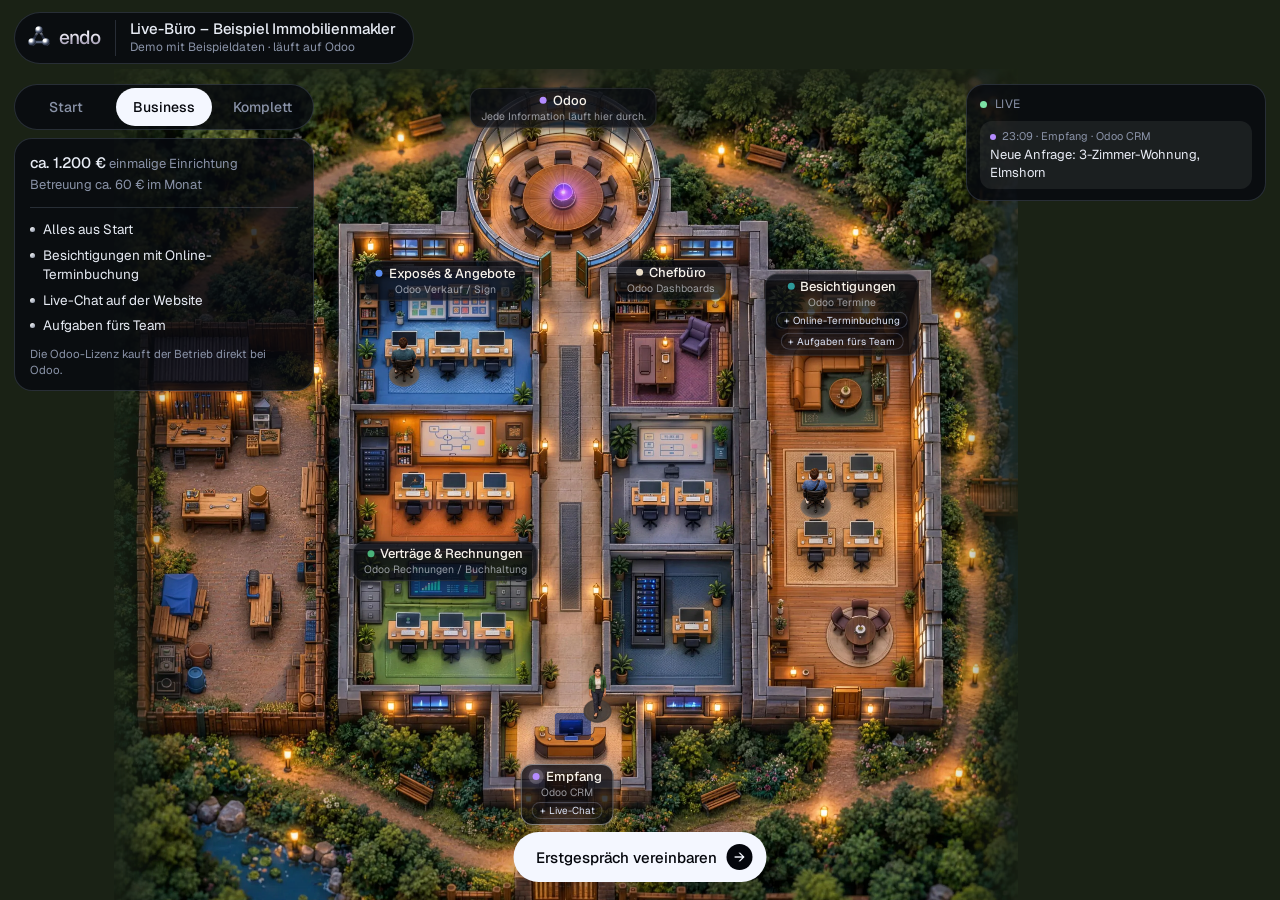
==== buero/index.html @ 9e76fff4 "Live-Büro Makler unter /buero/ und Menüpunkt Live-Büro Co-Authored-By: Claude Opus 5.5 <noreply@anth" ====
<!DOCTYPE html>
<html lang="de">
<head>
<meta charset="utf-8">
<meta name="viewport" content="width=device-width, initial-scale=1, viewport-fit=cover">
<title>Live-Büro – Beispiel Immobilienmakler · endo</title>
<meta name="description" content="Ein Beispiel-Maklerbüro, das mit Odoo arbeitet: Anfragen, Besichtigungen, Exposés, Rechnungen und Überblick, live sichtbar.">
<meta name="robots" content="noindex, nofollow">
<meta name="theme-color" content="#04060C">
<link rel="icon" href="../favicon.svg?v=2" type="image/svg+xml">
<link rel="apple-touch-icon" href="../apple-touch-icon.png">
<link rel="preconnect" href="https://fonts.googleapis.com">
<link rel="preconnect" href="https://fonts.gstatic.com" crossorigin>
<link href="https://fonts.googleapis.com/css2?family=Geist:wght@400;500&display=swap" rel="stylesheet">
<link rel="preload" as="image" href="bilder/szene-1600.webp" media="(max-width: 899px)">
<link rel="preload" as="image" href="bilder/szene-2400.webp" media="(min-width: 900px)">
<link rel="stylesheet" href="buero.css?v=1">
</head>
<body>

<!-- Bühne: das Büro (Standbild vom 12.10.2026), darüber Licht, Figuren und Schilder -->
<main class="buehne" data-buehne aria-label="Das Live-Büro">
  <div class="welt" data-welt>
    <picture>
      <source media="(min-width: 900px)" srcset="bilder/szene-2400.webp">
      <img class="welt__bild" src="bilder/szene-1600.webp" width="1600" height="1600" alt="Ein Maklerbüro als Miniatur von oben, im Wald am Abend: oben die Kuppel mit der Kugel, darunter die Räume Exposés & Angebote, Verträge & Rechnungen, Chefbüro, rechts Besichtigungen, unten der Empfang" fetchpriority="high" decoding="async" draggable="false">
    </picture>
  </div>
  <div class="schilder" data-schilder></div>
  <p class="lade" data-lade>Das Büro wird geladen …</p>
</main>

<!-- Kopfzeile -->
<header class="kopf">
  <a class="marke" href="../" aria-label="Zur endo-Seite">
    <svg viewBox="-56 -56 112 112" aria-hidden="true"><defs><radialGradient id="zk" cx=".34" cy=".28" r=".8"><stop offset="0" stop-color="#fff"/><stop offset=".22" stop-color="#fff"/><stop offset=".55" stop-color="#5B667E"/><stop offset=".88" stop-color="#1A2030"/><stop offset="1" stop-color="#5B667E"/></radialGradient><linearGradient id="zl" x1="0" y1="0" x2="0" y2="1"><stop offset="0" stop-color="#fff"/><stop offset=".5" stop-color="#1A2030"/><stop offset="1" stop-color="#5B667E"/></linearGradient></defs><path d="M0 -30 L25.98 15 L-25.98 15 Z" fill="none" stroke="url(#zl)" stroke-width="9" stroke-linejoin="round"/><circle cx="0" cy="-30" r="14" fill="url(#zk)"/><circle cx="25.98" cy="15" r="14" fill="url(#zk)"/><circle cx="-25.98" cy="15" r="14" fill="url(#zk)"/></svg>
    <b class="chrom">endo</b>
  </a>
  <div class="kopf__titel">
    <h1 data-titel>Live-Büro – Beispiel Immobilienmakler</h1>
    <p data-untertitel>Demo mit Beispieldaten · läuft auf Odoo</p>
  </div>
</header>

<!-- Paket-Umschalter und Paketkarte -->
<section class="paket" aria-label="Paket wählen">
  <div class="umschalter" role="radiogroup" aria-label="Paket" data-umschalter></div>
  <div class="karte" data-karte>
    <div class="karte__preis" data-preis></div>
    <button class="karte__mehr" type="button" data-mehr aria-expanded="false">Was drin ist</button>
    <ul class="karte__inhalt" data-inhalt></ul>
    <p class="karte__hinweis" data-lizenz></p>
  </div>
</section>

<!-- Live-Ticker -->
<aside class="ticker" aria-label="Live-Ticker">
  <p class="ticker__kopf"><span class="punkt" aria-hidden="true"></span>Live</p>
  <ol class="ticker__liste" data-ticker aria-live="polite"></ol>
</aside>

<!-- Abschluss -->
<div class="unten">
  <a class="knopf" href="../#kontakt" data-kontakt>Erstgespräch vereinbaren <span class="pfeil" aria-hidden="true">→</span></a>
</div>

<!-- Info beim Antippen (Figur oder Raum) -->
<div class="info" data-info hidden role="dialog" aria-live="polite">
  <img class="info__bild" data-info-bild alt="" width="64" height="80" hidden>
  <div><b data-info-name></b><p data-info-text></p></div>
  <button class="info__zu" type="button" data-info-zu aria-label="Schließen">×</button>
</div>

<noscript><p class="lade">Diese Seite braucht JavaScript.</p></noscript>
<script src="buero.js?v=1"></script>
</body>
</html>
---- buero/buero.css ----
/* Live-Büro Makler (07.11.2026) – Rahmen im endo-Stil (dunkel, Chrom), das Büro selbst bleibt warm (Wald am Abend). */
:root{--grund:#04060C;--glas:rgba(7,9,15,.8);--linie:rgba(200,215,255,.16);--text:#E8ECF5;--grau:#8A93A8;--hell:#F4F7FF;--wald:#1A2215;--kurve:cubic-bezier(.2,.7,.1,1)}
*{box-sizing:border-box}
html,body{margin:0;height:100%;overflow:hidden;background:var(--wald);color:var(--text);font:400 15px/1.45 Geist,system-ui,sans-serif;-webkit-font-smoothing:antialiased;-webkit-text-size-adjust:100%;overscroll-behavior:none}
a{color:inherit}
button{font:inherit;color:inherit}
.chrom{background:linear-gradient(180deg,#FFFFFF 0%,#F4F2F9 30%,#CFCADB 52%,#A9A3B8 64%,#C9C4D6 78%,#F7F5FB 100%);-webkit-background-clip:text;background-clip:text;color:transparent}

/* ── Bühne ── */
.buehne{position:fixed;inset:0;overflow:hidden;background:var(--wald);touch-action:none;cursor:grab;user-select:none;-webkit-user-select:none;-webkit-tap-highlight-color:transparent}
.buehne:active{cursor:grabbing}
.welt{position:absolute;left:0;top:0;width:1600px;height:1600px;transform-origin:0 0;will-change:transform}
.welt__bild{display:block;width:1600px;height:1600px;pointer-events:none;-webkit-user-drag:none}
.lade{position:fixed;left:50%;top:50%;transform:translate(-50%,-50%);margin:0;color:var(--grau);font-size:14px;z-index:5}

/* Licht: Bildschirme (Ausschnitt der Nacht-Ebene), Kugel, Tor */
.glanz{position:absolute;opacity:0;pointer-events:none;transition:opacity .7s ease}
.glanz.an{opacity:1}
.glanz--tisch{background:url("bilder/nacht-1600.webp") no-repeat;background-size:1600px 1600px;border-radius:6px}
@media (min-width:900px){.glanz--tisch{background-image:url("bilder/nacht-2400.webp")}}
.glanz--kugel{border-radius:50%;background:radial-gradient(circle,rgba(206,176,255,.9) 0,rgba(160,118,255,.42) 34%,rgba(140,100,255,0) 70%);transition-duration:.45s}
.glanz--kugel-ruhe{border-radius:50%;background:radial-gradient(circle,rgba(190,160,255,.35) 0,rgba(150,110,255,0) 60%);opacity:1;animation:atmen 4.5s ease-in-out infinite}
@keyframes atmen{0%,100%{opacity:.35}50%{opacity:.8}}
.glanz--tor{border-radius:50%;background:radial-gradient(ellipse,rgba(255,206,130,.6) 0,rgba(255,180,90,.22) 45%,rgba(255,170,80,0) 72%)}

/* Raum abgedunkelt (nicht im Paket) */
.dunkel{position:absolute;border-radius:10px;background:rgba(6,8,14,.72);opacity:0;pointer-events:none;transition:opacity .7s ease;z-index:2000}
.dunkel.an{opacity:1}

/* Figuren: Bildstreifen, bewegt nur per transform */
.fig{position:absolute;left:0;top:0;width:96px;height:128px;padding:0;margin:0;border:0;background:none;cursor:pointer;will-change:transform;transition:opacity .7s ease}
.fig::before{content:"";position:absolute;left:50%;top:55%;width:70%;height:80%;transform:translate(-50%,-50%)}
.fig.unterwegs{transition:transform .1s linear,opacity .7s ease}
.fig:focus-visible{outline:none}
.fig:focus-visible .fig__bild{outline:3px solid #F3B562;outline-offset:-4px;border-radius:12px}
.fig__bild{position:relative;display:block;width:96px;height:128px;overflow:hidden;pointer-events:none}
.fig__streifen{display:block;height:128px;background-size:100% 100%;background-repeat:no-repeat;will-change:transform}

/* Schilder (Teil der Seite, nicht des Bildes) */
.schilder{position:absolute;inset:0;pointer-events:none;overflow:hidden;z-index:4}
.schild{position:absolute;left:0;top:0;pointer-events:auto;display:flex;flex-direction:column;align-items:center;gap:1px;margin:0;padding:5px 11px 6px;border:0;border-radius:12px;background:rgba(10,12,18,.78);box-shadow:inset 0 0 0 1px rgba(255,255,255,.12),0 6px 18px rgba(0,0,0,.35);color:#F5F1EA;cursor:pointer;white-space:nowrap;transition:box-shadow .4s ease,opacity .6s ease}
.schild b{display:flex;align-items:center;gap:6px;font-weight:500;font-size:13px;line-height:1.2}
.schild b::before{content:"";flex:none;width:7px;height:7px;border-radius:50%;background:var(--farbe,#fff);transition:box-shadow .4s ease}
.schild small{font-size:10.5px;line-height:1.2;color:rgba(232,236,245,.62)}
.schild.puls{box-shadow:inset 0 0 0 1px rgba(255,255,255,.45),0 0 0 4px rgba(255,255,255,.08),0 6px 18px rgba(0,0,0,.35)}
.schild.puls b::before{box-shadow:0 0 0 4px rgba(255,255,255,.18),0 0 12px var(--farbe,#fff)}
.schild.zu{background:rgba(10,12,18,.9)}
.schild.zu b{color:rgba(245,241,234,.55)}
.schild.zu b::before{background:#555b66}
.schild .ab{display:none;margin-top:2px;padding:1px 7px;border-radius:999px;background:rgba(244,247,255,.92);color:#04060C;font-size:10px;font-weight:500}
.schild.zu .ab{display:block}
.schild.zu small{display:none}
.zusatz{display:none;align-items:center;gap:4px;margin-top:3px;padding:1px 8px;border-radius:999px;box-shadow:inset 0 0 0 1px rgba(200,215,255,.22);color:#DCE4F7;font-size:10px;line-height:1.5;white-space:nowrap}
.zusatz.an{display:inline-flex;animation:neu .5s var(--kurve)}
.schild.zu .zusatz{display:none}
.welt::after{content:"";position:absolute;inset:0;box-shadow:inset 0 0 90px 45px var(--wald);pointer-events:none;z-index:2999}
.zusatz svg{width:11px;height:11px}
.schild--kugel b::before{background:#B48CFF}

/* ── Rahmen: Kopf, Paket, Ticker, Knopf ── */
.kopf,.paket,.ticker,.unten,.info{position:fixed;z-index:10}
.glas{background:var(--glas);box-shadow:inset 0 0 0 1px var(--linie);-webkit-backdrop-filter:blur(10px);backdrop-filter:blur(10px)}
.kopf{left:14px;right:14px;top:max(12px,env(safe-area-inset-top));display:flex;align-items:center;gap:14px;padding:8px 18px 8px 10px;border-radius:999px;background:var(--glas);box-shadow:inset 0 0 0 1px var(--linie);width:fit-content;max-width:calc(100% - 28px)}
.marke{display:flex;align-items:center;gap:5px;text-decoration:none;flex:none}
.marke svg{width:30px;height:30px;display:block}
.marke b{font-weight:500;font-size:19px;letter-spacing:-.045em}
.kopf__titel{min-width:0;padding-left:14px;border-left:1px solid var(--linie)}
.kopf h1{margin:0;font-weight:500;font-size:15px;line-height:1.25;letter-spacing:-.01em;white-space:nowrap;overflow:hidden;text-overflow:ellipsis}
.kopf p{margin:0;font-size:12px;color:var(--grau);white-space:nowrap}

.paket{left:14px;top:84px;width:300px;display:grid;gap:8px}
.umschalter{display:grid;grid-template-columns:repeat(3,1fr);gap:3px;padding:4px;border-radius:999px;background:var(--glas);box-shadow:inset 0 0 0 1px var(--linie)}
.umschalter button{border:0;border-radius:999px;padding:9px 0;background:none;color:var(--grau);font-weight:500;font-size:14px;cursor:pointer;transition:background .35s var(--kurve),color .35s var(--kurve)}
.umschalter button:hover{color:var(--text)}
.umschalter button[aria-checked="true"]{background:var(--hell);color:var(--grund)}
.karte{padding:14px 16px 12px;border-radius:18px;background:var(--glas);box-shadow:inset 0 0 0 1px var(--linie)}
.karte__preis{display:grid;gap:2px;font-size:13px;color:var(--grau)}
.karte__preis b{color:var(--text);font-weight:500;font-size:15px}
.karte__mehr{display:none}
.karte__inhalt{list-style:none;margin:12px 0 0;padding:12px 0 0;border-top:1px solid var(--linie);display:grid;gap:6px;font-size:13.5px}
.karte__inhalt li{display:flex;gap:8px;align-items:baseline}
.karte__inhalt li::before{content:"";flex:none;width:5px;height:5px;border-radius:50%;background:linear-gradient(140deg,#fff,#8C95A8);transform:translateY(-2px)}
.karte__inhalt li.neu{animation:neu .6s var(--kurve)}
@keyframes neu{from{opacity:0;transform:translateY(4px)}to{opacity:1;transform:none}}
.karte__hinweis{margin:10px 0 0;font-size:11.5px;color:var(--grau)}

.ticker{right:14px;top:84px;width:300px;max-height:calc(100% - 180px);display:flex;flex-direction:column;padding:12px 14px;border-radius:18px;background:var(--glas);box-shadow:inset 0 0 0 1px var(--linie);overflow:hidden}
.ticker__kopf{display:flex;align-items:center;gap:8px;margin:0 0 8px;font-size:12px;color:var(--grau);letter-spacing:.04em;text-transform:uppercase}
.punkt{width:7px;height:7px;border-radius:50%;background:#7CE0A3;box-shadow:0 0 0 0 rgba(124,224,163,.6);animation:punkt 2s ease-out infinite}
@keyframes punkt{0%{box-shadow:0 0 0 0 rgba(124,224,163,.55)}100%{box-shadow:0 0 0 8px rgba(124,224,163,0)}}
.ticker__liste{list-style:none;margin:0;padding:0;display:grid;gap:8px;overflow:hidden}
.ticker__liste li{display:grid;gap:1px;padding:8px 10px;border-radius:12px;background:rgba(255,255,255,.035);animation:rein .5s var(--kurve)}
.ticker__liste li:first-child{background:rgba(255,255,255,.07)}
@keyframes rein{from{opacity:0;transform:translateY(-6px)}to{opacity:1;transform:none}}
.ticker__meta{display:flex;align-items:center;gap:6px;font-size:11px;color:var(--grau)}
.ticker__meta i{width:6px;height:6px;border-radius:50%;background:var(--farbe,#fff);flex:none}
.ticker__text{font-size:13px;line-height:1.35}

.unten{left:50%;bottom:max(18px,env(safe-area-inset-bottom));transform:translateX(-50%)}
.knopf{display:inline-flex;align-items:center;gap:10px;border-radius:999px;padding:12px 14px 12px 22px;font-weight:500;font-size:15px;line-height:1;text-decoration:none;background:var(--hell);color:var(--grund);box-shadow:0 10px 30px rgba(0,0,0,.4);transition:transform .35s var(--kurve)}
.knopf:hover{transform:translateY(-1px)}
.pfeil{display:grid;place-items:center;width:26px;height:26px;border-radius:50%;background:var(--grund);color:var(--hell);font-size:14px}

.info{left:50%;bottom:86px;transform:translateX(-50%);display:flex;align-items:center;gap:12px;width:min(380px,calc(100% - 28px));padding:10px 40px 10px 10px;border-radius:18px;background:var(--glas);box-shadow:inset 0 0 0 1px var(--linie);-webkit-backdrop-filter:blur(10px);backdrop-filter:blur(10px);animation:rein .35s var(--kurve)}
.info[hidden]{display:none}
.info__bild{width:52px;height:65px;object-fit:cover;border-radius:10px;flex:none}
.info b{font-weight:500;font-size:15px}
.info p{margin:2px 0 0;font-size:13px;color:var(--grau)}
.info:not(:has(img:not([hidden]))){padding-left:16px}
.info__zu{position:absolute;top:8px;right:8px;width:28px;height:28px;border:0;border-radius:50%;background:rgba(255,255,255,.08);cursor:pointer;font-size:16px;line-height:1}

/* ── Handy ── */
@media (max-width:820px){
  .kopf{left:10px;right:10px;top:max(10px,env(safe-area-inset-top));padding:6px 14px 6px 8px;gap:10px;width:auto;border-radius:20px}
  .marke svg{width:26px;height:26px}
  .marke b{font-size:17px}
  .kopf__titel{padding-left:10px}
  .kopf h1{font-size:13.5px;white-space:normal}
  .kopf p{font-size:11px;white-space:normal}
  .paket{left:10px;right:10px;top:auto;width:auto;bottom:calc(max(12px,env(safe-area-inset-bottom)) + 58px)}
  .karte{padding:10px 14px;display:grid;grid-template-columns:1fr auto;align-items:center;gap:0 10px}
  .karte__preis{font-size:12px}
  .karte__preis b{font-size:14px}
  .karte__mehr{display:block;border:0;border-radius:999px;padding:7px 12px;background:rgba(255,255,255,.07);font-size:12.5px;cursor:pointer}
  .karte__inhalt,.karte__hinweis{display:none;grid-column:1/-1}
  .karte.offen .karte__inhalt{display:grid}
  .karte.offen .karte__hinweis{display:block}
  .karte__inhalt{margin-top:10px;padding-top:10px}
  .ticker{left:10px;right:10px;top:auto;width:auto;bottom:auto;padding:8px 10px;border-radius:16px;max-height:none}
  .ticker__kopf{display:none}
  .ticker__liste li{padding:2px 2px;background:none!important}
  .ticker__liste li:nth-child(n+2){display:none}
  .unten{left:10px;right:10px;transform:none;bottom:max(12px,env(safe-area-inset-bottom))}
  .knopf{width:100%;justify-content:center}
  .info{bottom:auto}
  .schild{padding:3px 8px 4px;border-radius:10px}
  .schild b{font-size:11px;gap:5px}
  .schild b::before{width:6px;height:6px}
  .schild small{font-size:9px}
  .zusatz{font-size:9.5px;padding:1px 7px}
}
@media (prefers-reduced-motion:reduce){.fig.unterwegs,.glanz,.dunkel{transition:none}.glanz--kugel-ruhe,.punkt{animation:none}}
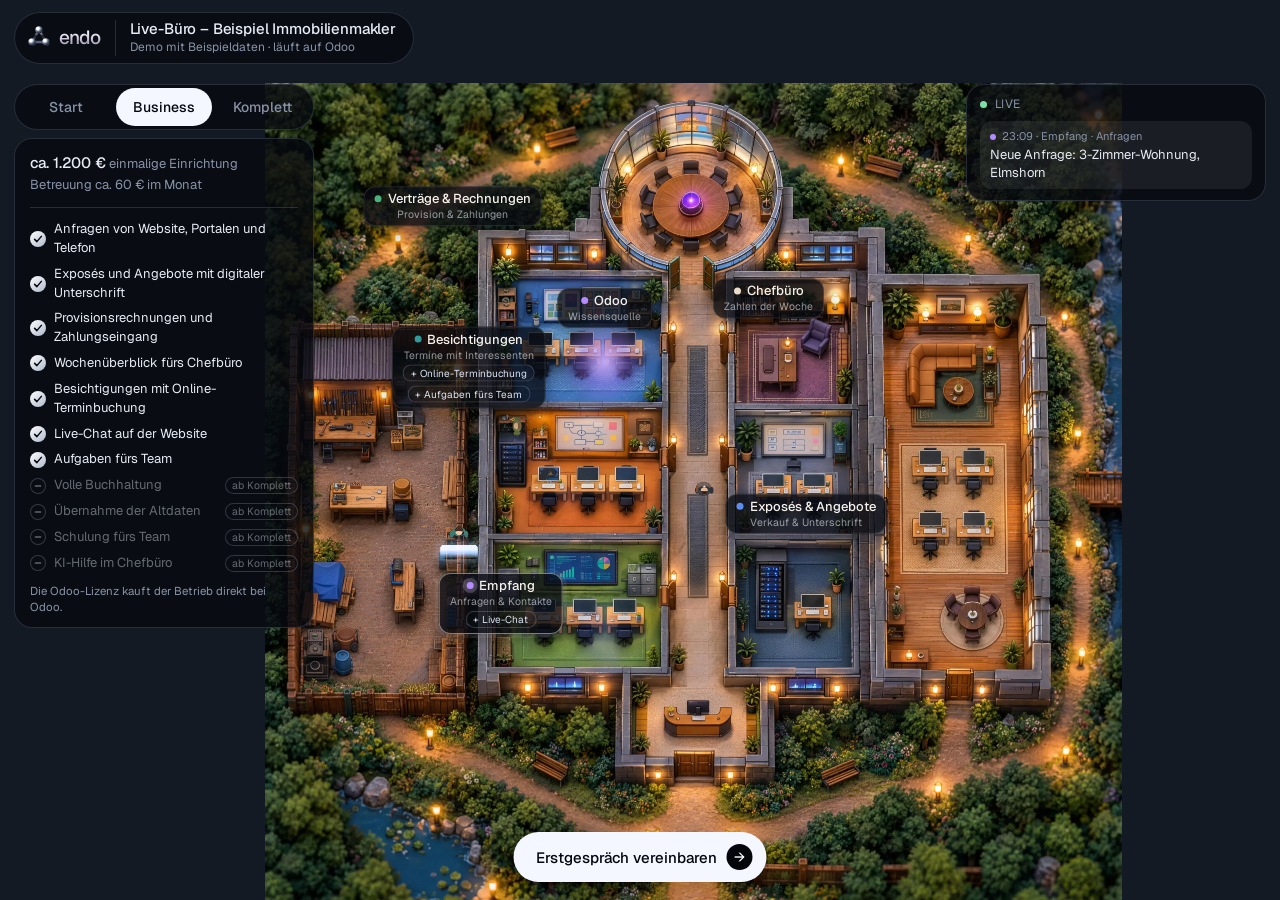
==== commit 57201877: "Live-Büro: neue Szene, Figuren, Lichtbahnen, Paketkarte" ====
--- a/buero/index.html
+++ b/buero/index.html
@@ -14,7 +14,7 @@
 <link href="https://fonts.googleapis.com/css2?family=Geist:wght@400;500&display=swap" rel="stylesheet">
 <link rel="preload" as="image" href="bilder/szene-1600.webp" media="(max-width: 899px)">
 <link rel="preload" as="image" href="bilder/szene-2400.webp" media="(min-width: 900px)">
-<link rel="stylesheet" href="buero.css?v=1">
+<link rel="stylesheet" href="buero.css?v=3">
 </head>
 <body>
 
@@ -23,7 +23,7 @@
   <div class="welt" data-welt>
     <picture>
       <source media="(min-width: 900px)" srcset="bilder/szene-2400.webp">
-      <img class="welt__bild" src="bilder/szene-1600.webp" width="1600" height="1600" alt="Ein Maklerbüro als Miniatur von oben, im Wald am Abend: oben die Kuppel mit der Kugel, darunter die Räume Exposés & Angebote, Verträge & Rechnungen, Chefbüro, rechts Besichtigungen, unten der Empfang" fetchpriority="high" decoding="async" draggable="false">
+      <img class="welt__bild" src="bilder/szene-1600.webp" width="1600" height="1600" alt="Ein Maklerbüro im Erdgeschoss an einer Straßenecke am Abend, von oben: vorn das beleuchtete Schaufenster mit Exposés und der Empfang, links Besichtigungen und Verträge & Rechnungen, rechts Exposés & Angebote und das Chefbüro, im Flur die Kugel unter einer Glaskuppel" fetchpriority="high" decoding="async" draggable="false">
     </picture>
   </div>
   <div class="schilder" data-schilder></div>
@@ -72,6 +72,6 @@
 </div>
 
 <noscript><p class="lade">Diese Seite braucht JavaScript.</p></noscript>
-<script src="buero.js?v=1"></script>
+<script src="buero.js?v=3"></script>
 </body>
 </html>
--- a/buero/buero.css
+++ b/buero/buero.css
@@ -1,5 +1,5 @@
-/* Live-Büro Makler (07.11.2026) – Rahmen im endo-Stil (dunkel, Chrom), das Büro selbst bleibt warm (Wald am Abend). */
-:root{--grund:#04060C;--glas:rgba(7,9,15,.8);--linie:rgba(200,215,255,.16);--text:#E8ECF5;--grau:#8A93A8;--hell:#F4F7FF;--wald:#1A2215;--kurve:cubic-bezier(.2,.7,.1,1)}
+/* Live-Büro Makler (07.11.2026) – Rahmen im endo-Stil (dunkel, Chrom), das Büro selbst: Maklerbüro an der Straßenecke, blaue Stunde (eigene Zeichnung). */
+:root{--grund:#04060C;--glas:rgba(7,9,15,.8);--linie:rgba(200,215,255,.16);--text:#E8ECF5;--grau:#8A93A8;--hell:#F4F7FF;--wald:#141A24;--kurve:cubic-bezier(.2,.7,.1,1)}
 *{box-sizing:border-box}
 html,body{margin:0;height:100%;overflow:hidden;background:var(--wald);color:var(--text);font:400 15px/1.45 Geist,system-ui,sans-serif;-webkit-font-smoothing:antialiased;-webkit-text-size-adjust:100%;overscroll-behavior:none}
 a{color:inherit}
@@ -13,28 +13,49 @@
 .welt__bild{display:block;width:1600px;height:1600px;pointer-events:none;-webkit-user-drag:none}
 .lade{position:fixed;left:50%;top:50%;transform:translate(-50%,-50%);margin:0;color:var(--grau);font-size:14px;z-index:5}
 
-/* Licht: Bildschirme (Ausschnitt der Nacht-Ebene), Kugel, Tor */
+/* Licht: Bildschirme, Kugel, Autoscheinwerfer */
 .glanz{position:absolute;opacity:0;pointer-events:none;transition:opacity .7s ease}
 .glanz.an{opacity:1}
-.glanz--tisch{background:url("bilder/nacht-1600.webp") no-repeat;background-size:1600px 1600px;border-radius:6px}
-@media (min-width:900px){.glanz--tisch{background-image:url("bilder/nacht-2400.webp")}}
+.glanz--schirm{border-radius:6px;background:linear-gradient(180deg,#EAF4FF 0 34%,#9FC6FF 60%,rgba(120,170,255,0) 100%);box-shadow:0 0 18px 6px rgba(150,195,255,.45);mix-blend-mode:screen}
 .glanz--kugel{border-radius:50%;background:radial-gradient(circle,rgba(206,176,255,.9) 0,rgba(160,118,255,.42) 34%,rgba(140,100,255,0) 70%);transition-duration:.45s}
 .glanz--kugel-ruhe{border-radius:50%;background:radial-gradient(circle,rgba(190,160,255,.35) 0,rgba(150,110,255,0) 60%);opacity:1;animation:atmen 4.5s ease-in-out infinite}
 @keyframes atmen{0%,100%{opacity:.35}50%{opacity:.8}}
-.glanz--tor{border-radius:50%;background:radial-gradient(ellipse,rgba(255,206,130,.6) 0,rgba(255,180,90,.22) 45%,rgba(255,170,80,0) 72%)}
+.glanz--auto{border-radius:50%;background:radial-gradient(ellipse at 20% 50%,rgba(255,236,190,.75) 0,rgba(255,220,160,.25) 40%,rgba(255,210,140,0) 72%)}
+
+/* Lichtbahnen Raum → Kugel (Vorlage „Animated Beam“) */
+.strahlen{position:absolute;left:0;top:0;width:1600px;height:1600px;pointer-events:none;z-index:1900;overflow:visible}
+.bahn{fill:none;stroke:rgba(200,215,255,.13);stroke-width:2.5;stroke-dasharray:2 7;stroke-linecap:round;transition:opacity .7s ease}
+.bahn.aus{opacity:0}
+.bahn-licht{fill:none;stroke:#D9CCFF;stroke-width:4;stroke-linecap:round;filter:drop-shadow(0 0 6px rgba(185,166,255,.9))}
 
 /* Raum abgedunkelt (nicht im Paket) */
 .dunkel{position:absolute;border-radius:10px;background:rgba(6,8,14,.72);opacity:0;pointer-events:none;transition:opacity .7s ease;z-index:2000}
 .dunkel.an{opacity:1}
 
-/* Figuren: Bildstreifen, bewegt nur per transform */
-.fig{position:absolute;left:0;top:0;width:96px;height:128px;padding:0;margin:0;border:0;background:none;cursor:pointer;will-change:transform;transition:opacity .7s ease}
-.fig::before{content:"";position:absolute;left:50%;top:55%;width:70%;height:80%;transform:translate(-50%,-50%)}
+/* Figuren: gezeichnet von oben, drehen sich in Laufrichtung, bewegt nur per transform */
+.fig{position:absolute;left:0;top:0;width:48px;height:48px;padding:0;margin:0;border:0;background:none;cursor:pointer;will-change:transform;transition:opacity .7s ease}
+.fig::before{content:"";position:absolute;inset:-14px;border-radius:50%}
 .fig.unterwegs{transition:transform .1s linear,opacity .7s ease}
-.fig:focus-visible{outline:none}
-.fig:focus-visible .fig__bild{outline:3px solid #F3B562;outline-offset:-4px;border-radius:12px}
-.fig__bild{position:relative;display:block;width:96px;height:128px;overflow:hidden;pointer-events:none}
-.fig__streifen{display:block;height:128px;background-size:100% 100%;background-repeat:no-repeat;will-change:transform}
+.fig.ruht{opacity:.45}
+.fig:focus-visible{outline:2px solid #F3B562;outline-offset:2px;border-radius:50%}
+.fig__svg{display:block;width:48px;height:48px;overflow:visible;pointer-events:none}
+.fig__dreh{transform-origin:0 0;transition:transform .25s ease}
+.bein,.arm{transform-box:fill-box;transform-origin:center}
+.mappe{opacity:0;transition:opacity .2s}
+.fig[data-z="sitzt"] .beine,.fig[data-z="tippt"] .beine{opacity:0}
+.fig[data-z="geht"] .bein--l,.fig[data-z="traegt"] .bein--l{animation:schrittA .5s ease-in-out infinite}
+.fig[data-z="geht"] .bein--r,.fig[data-z="traegt"] .bein--r{animation:schrittB .5s ease-in-out infinite}
+.fig[data-z="geht"] .arm--l{animation:schrittB .5s ease-in-out infinite}
+.fig[data-z="geht"] .arm--r{animation:schrittA .5s ease-in-out infinite}
+.fig[data-z="traegt"] .mappe,.fig[data-z="legt"] .mappe{opacity:1;filter:drop-shadow(0 0 4px rgba(255,214,140,.95))}
+.fig[data-z="traegt"] .arm,.fig[data-z="legt"] .arm{transform:translateY(5px)}
+.fig[data-z="legt"] .mappe{transform:translateY(6px)}
+.fig[data-z="tippt"] .arm,.fig[data-z="tippt-stehend"] .arm{transform:translateY(4px)}
+.fig[data-z="tippt"] .arm--l,.fig[data-z="tippt-stehend"] .arm--l{animation:tippen .35s ease-in-out infinite}
+.fig[data-z="tippt"] .arm--r,.fig[data-z="tippt-stehend"] .arm--r{animation:tippen .35s ease-in-out -.17s infinite}
+@keyframes schrittA{0%,100%{transform:translateY(-4px)}50%{transform:translateY(4px)}}
+@keyframes schrittB{0%,100%{transform:translateY(4px)}50%{transform:translateY(-4px)}}
+@keyframes tippen{0%,100%{transform:translateY(4px)}50%{transform:translateY(6px)}}
 
 /* Schilder (Teil der Seite, nicht des Bildes) */
 .schilder{position:absolute;inset:0;pointer-events:none;overflow:hidden;z-index:4}
@@ -53,7 +74,7 @@
 .zusatz{display:none;align-items:center;gap:4px;margin-top:3px;padding:1px 8px;border-radius:999px;box-shadow:inset 0 0 0 1px rgba(200,215,255,.22);color:#DCE4F7;font-size:10px;line-height:1.5;white-space:nowrap}
 .zusatz.an{display:inline-flex;animation:neu .5s var(--kurve)}
 .schild.zu .zusatz{display:none}
-.welt::after{content:"";position:absolute;inset:0;box-shadow:inset 0 0 90px 45px var(--wald);pointer-events:none;z-index:2999}
+
 .zusatz svg{width:11px;height:11px}
 .schild--kugel b::before{background:#B48CFF}
 
@@ -77,9 +98,14 @@
 .karte__preis{display:grid;gap:2px;font-size:13px;color:var(--grau)}
 .karte__preis b{color:var(--text);font-weight:500;font-size:15px}
 .karte__mehr{display:none}
-.karte__inhalt{list-style:none;margin:12px 0 0;padding:12px 0 0;border-top:1px solid var(--linie);display:grid;gap:6px;font-size:13.5px}
-.karte__inhalt li{display:flex;gap:8px;align-items:baseline}
-.karte__inhalt li::before{content:"";flex:none;width:5px;height:5px;border-radius:50%;background:linear-gradient(140deg,#fff,#8C95A8);transform:translateY(-2px)}
+.karte__inhalt{list-style:none;margin:12px 0 0;padding:12px 0 0;border-top:1px solid var(--linie);display:grid;gap:7px;font-size:13px}
+.karte__inhalt li{display:flex;gap:8px;align-items:center}
+.karte__inhalt li svg{flex:none;width:16px;height:16px;padding:2px;border-radius:50%}
+.karte__inhalt li.drin svg{color:#04060C;background:linear-gradient(140deg,#fff,#AEB8CC)}
+.karte__inhalt li.fehlt{color:rgba(232,236,245,.42)}
+.karte__inhalt li.fehlt svg{color:rgba(232,236,245,.4);box-shadow:inset 0 0 0 1px rgba(232,236,245,.2)}
+.karte__inhalt li span{flex:1;min-width:0}
+.karte__inhalt li small{flex:none;font-size:10.5px;padding:1px 7px;border-radius:999px;box-shadow:inset 0 0 0 1px rgba(200,215,255,.2)}
 .karte__inhalt li.neu{animation:neu .6s var(--kurve)}
 @keyframes neu{from{opacity:0;transform:translateY(4px)}to{opacity:1;transform:none}}
 .karte__hinweis{margin:10px 0 0;font-size:11.5px;color:var(--grau)}
@@ -103,7 +129,7 @@
 
 .info{left:50%;bottom:86px;transform:translateX(-50%);display:flex;align-items:center;gap:12px;width:min(380px,calc(100% - 28px));padding:10px 40px 10px 10px;border-radius:18px;background:var(--glas);box-shadow:inset 0 0 0 1px var(--linie);-webkit-backdrop-filter:blur(10px);backdrop-filter:blur(10px);animation:rein .35s var(--kurve)}
 .info[hidden]{display:none}
-.info__bild{width:52px;height:65px;object-fit:cover;border-radius:10px;flex:none}
+.info__bild{width:52px;height:65px;object-fit:cover;border-radius:10px;flex:none;background:#0B0E15}
 .info b{font-weight:500;font-size:15px}
 .info p{margin:2px 0 0;font-size:13px;color:var(--grau)}
 .info:not(:has(img:not([hidden]))){padding-left:16px}
@@ -138,5 +164,6 @@
   .schild b::before{width:6px;height:6px}
   .schild small{font-size:9px}
   .zusatz{font-size:9.5px;padding:1px 7px}
+  .buehne:not(.nah) .schild small{display:none}
 }
-@media (prefers-reduced-motion:reduce){.fig.unterwegs,.glanz,.dunkel{transition:none}.glanz--kugel-ruhe,.punkt{animation:none}}
+@media (prefers-reduced-motion:reduce){.fig.unterwegs,.glanz,.dunkel,.fig__dreh{transition:none}.glanz--kugel-ruhe,.punkt,.bein,.arm{animation:none!important}}
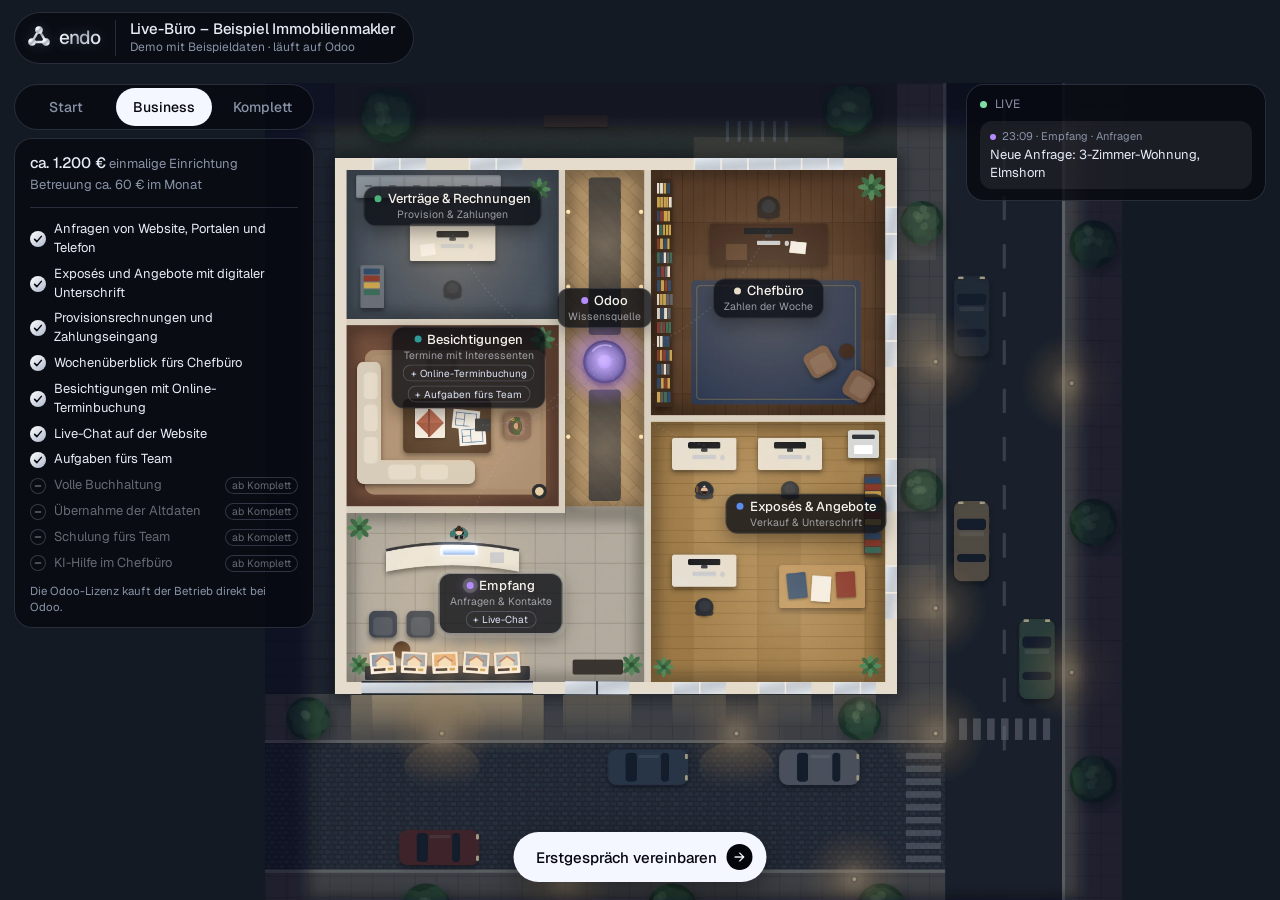
==== commit 834704ee: "Live-Büro: feinere Szene, weicher Rand, glänzendes Logo" ====
--- a/buero/index.html
+++ b/buero/index.html
@@ -14,13 +14,14 @@
 <link href="https://fonts.googleapis.com/css2?family=Geist:wght@400;500&display=swap" rel="stylesheet">
 <link rel="preload" as="image" href="bilder/szene-1600.webp" media="(max-width: 899px)">
 <link rel="preload" as="image" href="bilder/szene-2400.webp" media="(min-width: 900px)">
-<link rel="stylesheet" href="buero.css?v=3">
+<link rel="stylesheet" href="buero.css?v=4">
 </head>
 <body>
 
 <!-- Bühne: das Büro (Standbild vom 12.10.2026), darüber Licht, Figuren und Schilder -->
 <main class="buehne" data-buehne aria-label="Das Live-Büro">
   <div class="welt" data-welt>
+    <img class="welt__umgebung" src="bilder/szene-umgebung.webp" width="3200" height="3200" alt="" aria-hidden="true" decoding="async" draggable="false">
     <picture>
       <source media="(min-width: 900px)" srcset="bilder/szene-2400.webp">
       <img class="welt__bild" src="bilder/szene-1600.webp" width="1600" height="1600" alt="Ein Maklerbüro im Erdgeschoss an einer Straßenecke am Abend, von oben: vorn das beleuchtete Schaufenster mit Exposés und der Empfang, links Besichtigungen und Verträge & Rechnungen, rechts Exposés & Angebote und das Chefbüro, im Flur die Kugel unter einer Glaskuppel" fetchpriority="high" decoding="async" draggable="false">
@@ -33,7 +34,7 @@
 <!-- Kopfzeile -->
 <header class="kopf">
   <a class="marke" href="../" aria-label="Zur endo-Seite">
-    <svg viewBox="-56 -56 112 112" aria-hidden="true"><defs><radialGradient id="zk" cx=".34" cy=".28" r=".8"><stop offset="0" stop-color="#fff"/><stop offset=".22" stop-color="#fff"/><stop offset=".55" stop-color="#5B667E"/><stop offset=".88" stop-color="#1A2030"/><stop offset="1" stop-color="#5B667E"/></radialGradient><linearGradient id="zl" x1="0" y1="0" x2="0" y2="1"><stop offset="0" stop-color="#fff"/><stop offset=".5" stop-color="#1A2030"/><stop offset="1" stop-color="#5B667E"/></linearGradient></defs><path d="M0 -30 L25.98 15 L-25.98 15 Z" fill="none" stroke="url(#zl)" stroke-width="9" stroke-linejoin="round"/><circle cx="0" cy="-30" r="14" fill="url(#zk)"/><circle cx="25.98" cy="15" r="14" fill="url(#zk)"/><circle cx="-25.98" cy="15" r="14" fill="url(#zk)"/></svg>
+    <svg viewBox="-56 -56 112 112" aria-hidden="true"><defs><linearGradient id="zc" x1="0" y1="0" x2="1" y2="1"><stop offset="0" stop-color="#FFFFFF"/><stop offset=".3" stop-color="#E4E8F0"/><stop offset=".52" stop-color="#9BA3B3"/><stop offset=".7" stop-color="#D9DEE8"/><stop offset="1" stop-color="#F7F9FC"/></linearGradient><radialGradient id="zg" cx=".32" cy=".28" r=".55"><stop offset="0" stop-color="#fff" stop-opacity=".95"/><stop offset=".5" stop-color="#fff" stop-opacity=".25"/><stop offset="1" stop-color="#fff" stop-opacity="0"/></radialGradient></defs><path d="M0 -30 L25.98 15 L-25.98 15 Z" fill="none" stroke="url(#zc)" stroke-width="9" stroke-linejoin="round"/><g fill="url(#zc)"><circle cx="0" cy="-30" r="14"/><circle cx="25.98" cy="15" r="14"/><circle cx="-25.98" cy="15" r="14"/></g><g fill="url(#zg)"><circle cx="0" cy="-30" r="14"/><circle cx="25.98" cy="15" r="14"/><circle cx="-25.98" cy="15" r="14"/></g></svg>
     <b class="chrom">endo</b>
   </a>
   <div class="kopf__titel">
@@ -72,6 +73,6 @@
 </div>
 
 <noscript><p class="lade">Diese Seite braucht JavaScript.</p></noscript>
-<script src="buero.js?v=3"></script>
+<script src="buero.js?v=4"></script>
 </body>
 </html>
--- a/buero/buero.css
+++ b/buero/buero.css
@@ -4,13 +4,14 @@
 html,body{margin:0;height:100%;overflow:hidden;background:var(--wald);color:var(--text);font:400 15px/1.45 Geist,system-ui,sans-serif;-webkit-font-smoothing:antialiased;-webkit-text-size-adjust:100%;overscroll-behavior:none}
 a{color:inherit}
 button{font:inherit;color:inherit}
-.chrom{background:linear-gradient(180deg,#FFFFFF 0%,#F4F2F9 30%,#CFCADB 52%,#A9A3B8 64%,#C9C4D6 78%,#F7F5FB 100%);-webkit-background-clip:text;background-clip:text;color:transparent}
+.chrom{background:linear-gradient(135deg,#FFFFFF 0%,#E4E8F0 30%,#9BA3B3 52%,#D9DEE8 70%,#F7F9FC 100%);-webkit-background-clip:text;background-clip:text;color:transparent}
 
 /* ── Bühne ── */
 .buehne{position:fixed;inset:0;overflow:hidden;background:var(--wald);touch-action:none;cursor:grab;user-select:none;-webkit-user-select:none;-webkit-tap-highlight-color:transparent}
 .buehne:active{cursor:grabbing}
 .welt{position:absolute;left:0;top:0;width:1600px;height:1600px;transform-origin:0 0;will-change:transform}
-.welt__bild{display:block;width:1600px;height:1600px;pointer-events:none;-webkit-user-drag:none}
+.welt__bild{position:relative;display:block;width:1600px;height:1600px;pointer-events:none;-webkit-user-drag:none}
+.welt__umgebung{position:absolute;left:-800px;top:-800px;width:3200px;height:3200px;max-width:none;pointer-events:none;-webkit-user-drag:none}
 .lade{position:fixed;left:50%;top:50%;transform:translate(-50%,-50%);margin:0;color:var(--grau);font-size:14px;z-index:5}
 
 /* Licht: Bildschirme, Kugel, Autoscheinwerfer */
@@ -82,7 +83,10 @@
 .kopf,.paket,.ticker,.unten,.info{position:fixed;z-index:10}
 .glas{background:var(--glas);box-shadow:inset 0 0 0 1px var(--linie);-webkit-backdrop-filter:blur(10px);backdrop-filter:blur(10px)}
 .kopf{left:14px;right:14px;top:max(12px,env(safe-area-inset-top));display:flex;align-items:center;gap:14px;padding:8px 18px 8px 10px;border-radius:999px;background:var(--glas);box-shadow:inset 0 0 0 1px var(--linie);width:fit-content;max-width:calc(100% - 28px)}
-.marke{display:flex;align-items:center;gap:5px;text-decoration:none;flex:none}
+.marke{position:relative;display:flex;align-items:center;gap:5px;text-decoration:none;flex:none;overflow:hidden;border-radius:999px;padding:2px 6px 2px 2px;margin:-2px -6px -2px -2px}
+.marke svg,.marke b{filter:drop-shadow(0 0 6px rgba(220,230,255,.18))}
+.marke::after{content:"";position:absolute;inset:0;background:linear-gradient(105deg,transparent 35%,rgba(255,255,255,.55) 50%,transparent 65%);transform:translateX(-120%);animation:glanzLauf 5.5s cubic-bezier(.4,0,.2,1) 1.2s infinite;mix-blend-mode:overlay;pointer-events:none}
+@keyframes glanzLauf{0%{transform:translateX(-120%)}35%,100%{transform:translateX(120%)}}
 .marke svg{width:30px;height:30px;display:block}
 .marke b{font-weight:500;font-size:19px;letter-spacing:-.045em}
 .kopf__titel{min-width:0;padding-left:14px;border-left:1px solid var(--linie)}
@@ -166,4 +170,4 @@
   .zusatz{font-size:9.5px;padding:1px 7px}
   .buehne:not(.nah) .schild small{display:none}
 }
-@media (prefers-reduced-motion:reduce){.fig.unterwegs,.glanz,.dunkel,.fig__dreh{transition:none}.glanz--kugel-ruhe,.punkt,.bein,.arm{animation:none!important}}
+@media (prefers-reduced-motion:reduce){.marke::after{animation:none}.fig.unterwegs,.glanz,.dunkel,.fig__dreh{transition:none}.glanz--kugel-ruhe,.punkt,.bein,.arm{animation:none!important}}
